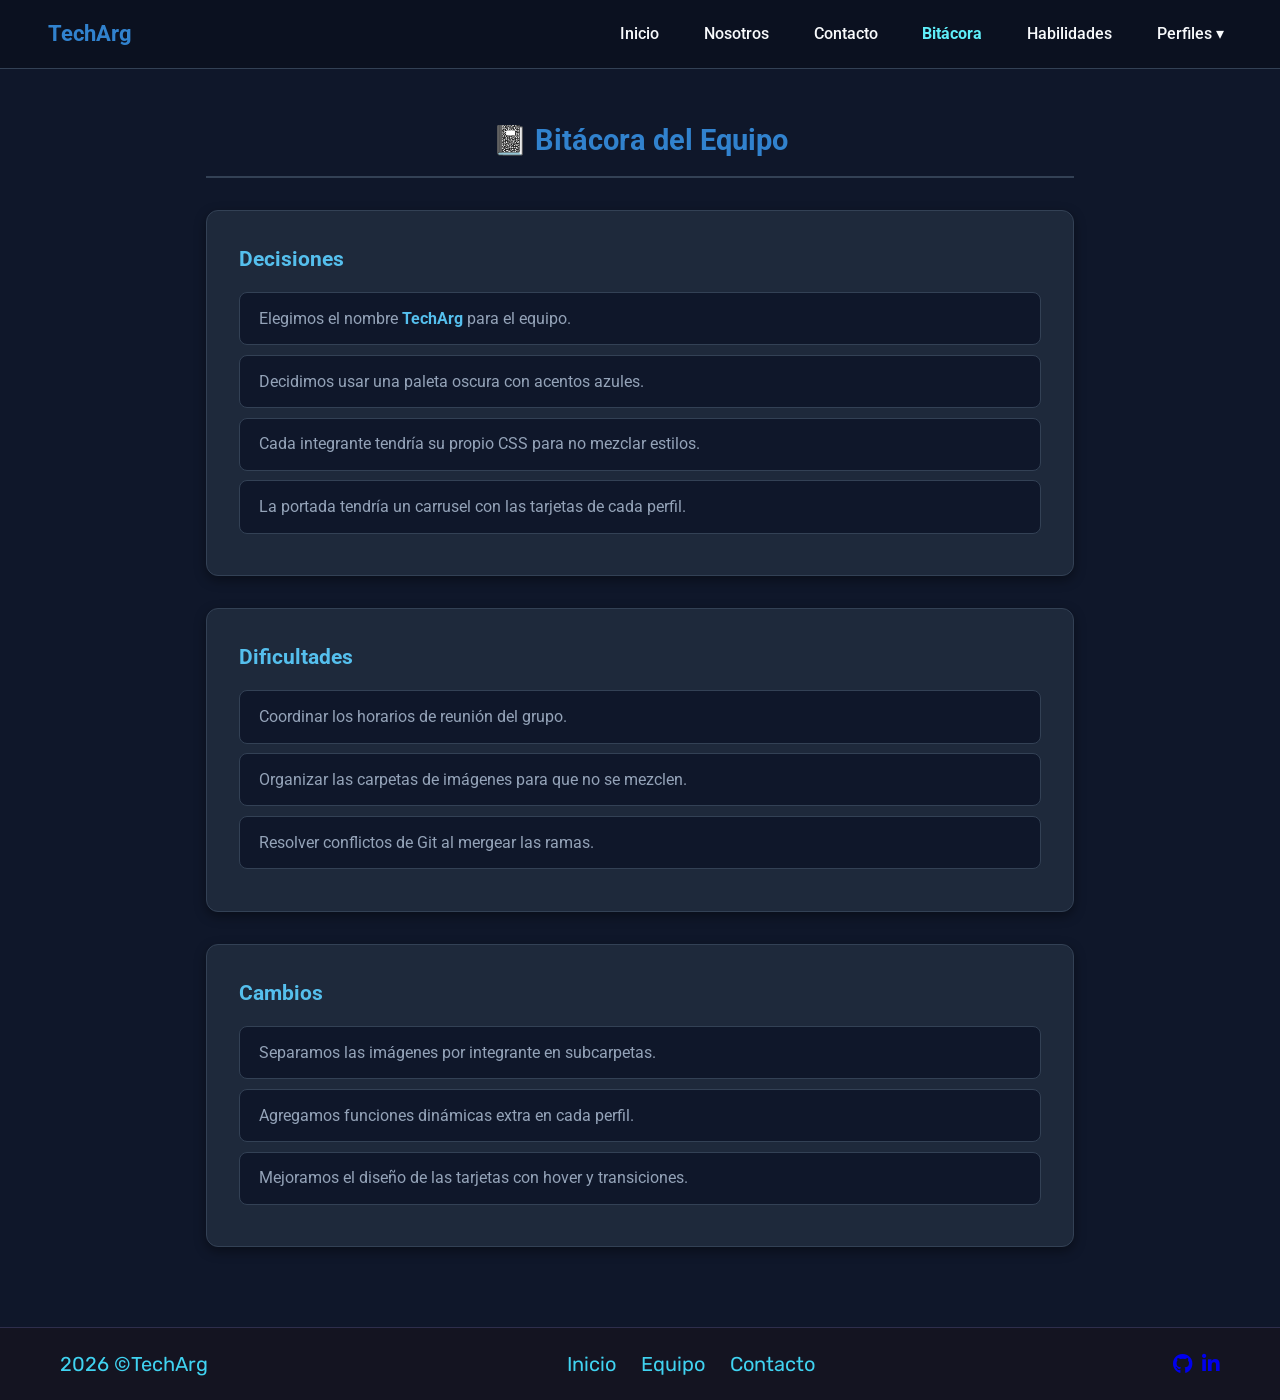
==== bitacora.html @ 3bc12d80 "agrego bitacora, estilos y README completo" ====
<!DOCTYPE html>
<html lang="es">
<head>
    <meta charset="UTF-8">
    <meta name="viewport" content="width=device-width, initial-scale=1.0">
    <title>Bitácora - TechArg</title>
    <link rel="preconnect" href="https://fonts.googleapis.com">
    <link rel="preconnect" href="https://fonts.gstatic.com" crossorigin>
    <link href="https://fonts.googleapis.com/css2?family=Roboto:wght@400;500;700&family=Rubik:wght@400;500&display=swap" rel="stylesheet">
    <link rel="stylesheet" href="https://cdnjs.cloudflare.com/ajax/libs/font-awesome/5.15.4/css/all.min.css">
    <link rel="stylesheet" href="css/styles.css">
</head>
<body>

    <!-- ENCABEZADO / NAVEGACIÓN -->
    <header class="header">
        <div class="logo">
            <span>TechArg</span>
        </div>
        <nav class="nav">
            <a href="index.html">Inicio</a>
            <a href="index.html#equipo">Nosotros</a>
            <a href="index.html#contacto">Contacto</a>
            <a href="bitacora.html" class="active">Bitácora</a>
            <a href="index.html#habilidades">Habilidades</a>
            <div class="dropdown">
                <a href="index.html#equipo" class="dropdown-btn">Perfiles ▾</a>
                <div class="dropdown-content">
                    <a href="mariana.html">Mariana Sosa</a>
                    <a href="miguel.html">Miguel Marcaida</a>
                    <a href="integrante3.html">Nombre 3</a>
                    <a href="integrante4.html">Nombre 4</a>
                    <a href="integrante5.html">Nombre 5</a>
                </div>
            </div>
        </nav>
    </header>

    <!-- BITÁCORA -->
    <main>
        <section class="profile-section">
            <h2>📓 Bitácora del Equipo</h2>

            <div class="profile-container">
                <h3>Decisiones</h3>
                <ul class="profile-lista">
                    <li>Elegimos el nombre <strong>TechArg</strong> para el equipo.</li>
                    <li>Decidimos usar una paleta oscura con acentos azules.</li>
                    <li>Cada integrante tendría su propio CSS para no mezclar estilos.</li>
                    <li>La portada tendría un carrusel con las tarjetas de cada perfil.</li>
                </ul>
            </div>

            <div class="profile-container">
                <h3>Dificultades</h3>
                <ul class="profile-lista">
                    <li>Coordinar los horarios de reunión del grupo.</li>
                    <li>Organizar las carpetas de imágenes para que no se mezclen.</li>
                    <li>Resolver conflictos de Git al mergear las ramas.</li>
                </ul>
            </div>

            <div class="profile-container">
                <h3>Cambios</h3>
                <ul class="profile-lista">
                    <li>Separamos las imágenes por integrante en subcarpetas.</li>
                    <li>Agregamos funciones dinámicas extra en cada perfil.</li>
                    <li>Mejoramos el diseño de las tarjetas con hover y transiciones.</li>
                </ul>
            </div>
        </section>
    </main>

    <!-- PIE DE PÁGINA -->
    <footer class="footer-bottom">
        <div class="footer-container">
            <div class="footer-col footer-info">
                2026 © <a href="index.html">TechArg</a>
            </div>
            <div class="footer-col footer-nav">
                <ul>
                    <li><a href="index.html">Inicio</a></li>
                    <li><a href="index.html#equipo">Equipo</a></li>
                    <li><a href="index.html#contacto">Contacto</a></li>
                </ul>
            </div>
            <div class="footer-col footer-socials">
                <a href="https://github.com/Miguel-Marcaida" target="_blank"><i class="fab fa-github"></i></a>
                <a href="https://www.linkedin.com/in/miguel-marcaida" target="_blank"><i class="fab fa-linkedin-in"></i></a>
            </div>
        </div>
    </footer>

</body>
</html>
---- css/styles.css ----
/* ===================================================
   1. VARIABLES GLOBALES Y RESET (Paleta Oscura Fija)
   =================================================== */
:root {
  --primary-color: #3182ce;
  --primary-hover: #2b6cb0;
  --bg-color: #0f172a;
  --card-bg: #1e293b;
  --text-color: #f8fafc;
  --text-muted: #94a3b8;
  --border-color: #334155;
  --shadow: 0 4px 12px rgba(0, 0, 0, 0.4);
  --font-main: "Roboto", sans-serif;
}

* {
  box-sizing: border-box;
  margin: 0;
  padding: 0;
}

body {
  font-family: var(--font-main);
  background-color: var(--bg-color);
  color: var(--text-color);
  line-height: 1.6;
}

.container {
  width: 100%;
}

/* ===================================================
   2. HEADER Y NAVEGACIÓN (Mobile-First)
   =================================================== */
.header {
  background-color: #0b1120;
  padding: 1rem;
  display: flex;
  flex-direction: column;
  align-items: center;
  gap: 0.8rem;
  border-bottom: 1px solid var(--border-color);
}

.logo {
  font-weight: 700;
  font-size: 1.2rem;
  color: var(--primary-color);
}

.nav {
  display: flex;
  flex-direction: row;
  justify-content: center;
  align-items: center;
  flex-wrap: wrap;
  gap: 0.8rem;
  width: 100%;
}

.nav a,
.dropdown-btn {
  text-decoration: none;
  color: var(--text-color);
  font-weight: 500;
  transition: color 0.2s;
  padding: 0.2rem 0.5rem;
}

.nav a:hover,
.nav a.active,
.dropdown:hover .dropdown-btn {
  color: rgb(95, 239, 250);
  font-weight: 700;
}

/* --- Menú Desplegable (Dropdown) --- */
.dropdown {
  position: relative;
  display: inline-block;
}

.dropdown-btn {
  cursor: pointer;
  background: none;
  border: none;
  font-size: inherit;
  font-family: inherit;
}

.dropdown-content {
  display: none;
  position: absolute;
  top: 100%;
  left: 50%;
  transform: translateX(-50%);
  background-color: var(--card-bg);
  min-width: 180px;
  box-shadow: var(--shadow);
  border: 1px solid var(--border-color);
  border-radius: 6px;
  z-index: 1000;
  overflow: hidden;
}

.dropdown-content a {
  color: var(--text-muted);
  padding: 10px 16px;
  text-decoration: none;
  display: block;
  font-size: 0.95rem;
  text-align: left;
  white-space: nowrap;
  transition: background 0.2s, color 0.2s;
}

.dropdown-content a:hover {
  background-color: var(--primary-color);
  color: #ffffff;
}

.dropdown:hover .dropdown-content {
  display: flex;
  flex-direction: column;
}

/* ===================================================
   3. HERO BANNER Y SECCIONES GENERALEZ
   =================================================== */
.hero-banner {
  background:
    linear-gradient(rgba(15, 23, 42, 0.5), rgba(15, 23, 42, 0.65)),
    url("https://images.unsplash.com/photo-1522071820081-009f0129c71c?auto=format&fit=crop&w=1350&q=80")
      center/cover no-repeat;
  color: var(--text-color);
  padding: 4rem 1rem;
  text-align: center;
}

.hero-content h1 {
  font-size: 2rem;
  margin-bottom: 0.5rem;
  color: #1a9dd5;
}

.hero-content .subtitle {
  font-size: 1.3rem;
  color: var(--text-muted);
  margin-bottom: 0.5rem;
}

.hero-content .proposito {
  font-size: 1.1rem;
  color: #dbe2ea;
}

.section-title {
  text-align: center;
  margin: 2.5rem 0 1.5rem;
}

.section-title h2 {
  color: var(--primary-color);
  font-size: 1.8rem;
}

.section-title p {
  color: var(--text-muted);
}

/* ===================================================
   4. CARRUSEL Y TARJETAS DE EQUIPO
   =================================================== */
.carousel-container {
  position: relative;
  max-width: 800px;
  margin: 0 auto;
  display: flex;
  align-items: center;
}

.carousel-track-container {
  overflow: hidden;
  width: 100%;
  border-radius: 8px;
}

.carousel-track {
  display: flex;
  transition: transform 0.4s ease-in-out;
  list-style: none;
}

.carousel-slide {
  min-width: 100%;
  padding: 1rem;
}

.carousel-btn {
  background-color: var(--primary-color);
  color: white;
  border: none;
  font-size: 1.5rem;
  padding: 0.5rem 1rem;
  cursor: pointer;
  border-radius: 50%;
  z-index: 10;
  transition: background-color 0.2s;
}

.carousel-btn:hover {
  background-color: var(--primary-hover);
}

.card {
  background-color: var(--card-bg);
  border: 1px solid var(--border-color);
  border-radius: 8px;
  padding: 2rem;
  text-align: center;
  box-shadow: var(--shadow);
}

.card-img {
  width: 120px;
  height: 120px;
  border-radius: 50%;
  margin: 0 auto 1rem;
  object-fit: cover;
  border: 3px solid var(--primary-color);
}

.card h3 {
  font-size: 1.3rem;
  margin-bottom: 0.25rem;
  color: #55bfed;
}

.card .role {
  color: #f7fbfd;
  font-size: 0.95rem;
  margin-bottom: 1rem;
}

.card-links {
  display: flex;
  gap: 0.5rem;
  justify-content: center;
  margin-top: 1rem;
}

.card-socials {
  display: flex;
  justify-content: center;
  align-items: center;
  gap: 12px;
  margin-top: 20px;
  width: 100%;
}

.btn,
.btn-profile,
.btn-github {
  padding: 0.5rem 1rem;
  border-radius: 6px;
  text-decoration: none;
  font-weight: 500;
  cursor: pointer;
  border: none;
  transition: background-color 0.2s;
}

.btn,
.btn-profile {
  background-color: var(--primary-hover);
  color: white;
}

.btn-profile:hover {
  background-color: rgb(110, 193, 235);
}

.btn-github {
  background-color: #415a74;
  color: white;
}

.btn-github:hover {
  background-color: #1a9dd5;
}

/* ===================================================
   5. SECCIÓN DE SERVICIOS
   =================================================== */
.services-section {
  background-color: #0b1120;
  padding: 3rem 1rem;
  margin-top: 3rem;
}

.services-grid {
  display: grid;
  grid-template-columns: 1fr;
  gap: 1.5rem;
}

.service-box {
  background-color: var(--card-bg);
  border: 1px solid var(--border-color);
  padding: 1.5rem;
  border-radius: 8px;
  box-shadow: var(--shadow);
  text-align: center;
}

/* ===================================================
   6. FORMULARIO DE CONTACTO
   =================================================== */
.contact-section {
  padding: 3rem 1rem;
  display: flex;
  justify-content: center;
  align-items: center;
  width: 100%;
}

.contact-container {
  display: grid;
  grid-template-columns: 1fr;
  max-width: 850px;
  width: 100%;
  margin: 0 auto;
  border-radius: 12px;
  overflow: hidden;
  box-shadow: var(--shadow);
  border: 1px solid var(--border-color);
}

.contact-info {
  background-color: #105494;
  color: #ffffff;
  padding: 2rem;
  display: flex;
  flex-direction: column;
  justify-content: center;
  gap: 1.2rem;
}

.contact-info h2 {
  font-size: 1.4rem;
  letter-spacing: 1px;
}

.info-details p {
  margin-bottom: 0.5rem;
  font-size: 0.95rem;
}

.contact-form {
  background-color: var(--card-bg);
  padding: 2rem;
  display: flex;
  flex-direction: column;
  gap: 1rem;
}

.contact-form h2 {
  color: var(--text-color);
  font-size: 1.2rem;
  margin-bottom: 0.5rem;
}

.form-group {
  display: flex;
  flex-direction: column;
  gap: 0.3rem;
}

.form-group label {
  color: rgb(87, 202, 251);
  font-size: 1.3rem;
  font-weight: 500;
}

.form-group input,
.form-group textarea {
  background: transparent;
  border: none;
  border-bottom: 1px solid var(--border-color);
  color: var(--text-color);
  padding: 0.5rem 0;
  font-size: 0.95rem;
  font-family: inherit;
  outline: none;
  transition: border-color 0.2s;
}

.form-group input:focus,
.form-group textarea:focus {
  border-bottom-color: var(--primary-color);
}

.btn-submit {
  background-color: var(--primary-color);
  color: white;
  border: none;
  padding: 0.7rem 1.4rem;
  border-radius: 25px;
  font-weight: 600;
  cursor: pointer;
  margin-top: 0.8rem;
  align-self: flex-start;
  transition: background-color 0.2s;
}

.btn-submit:hover {
  background-color: rgb(161, 194, 248);
  color: #070a13;
}

/* ===================================================
   7. FOOTER Y BOTONES NEUMÓRFICOS
   =================================================== */
.footer-bottom {
  width: 100%;
  background-color: #141421;
  border-top: 1px solid #2e2e4c;
  padding: 20px 0;
  color: #40d3f1;
  font-family: "Rubik", sans-serif;
  font-size: 20px;
}

.footer-container {
  max-width: 1200px;
  margin: 0 auto;
  padding: 0 20px;
  display: flex;
  justify-content: space-between;
  align-items: center;
  flex-wrap: wrap;
  gap: 20px;
}

.footer-col {
  display: flex;
  align-items: center;
}

.footer-info a,
.footer-nav a {
  color: #40d3f1;
  text-decoration: none;
  transition: color 0.3s ease;
}

.footer-info a:hover,
.footer-nav a:hover {
  color: #ffffff;
}

.footer-nav ul {
  list-style: none;
  padding: 0;
  margin: 0;
  display: flex;
  gap: 25px;
}

.footer-socials {
  display: flex;
  gap: 10px;
}

a.socials-item {
  display: inline-flex;
  align-items: center;
  justify-content: center;
  width: 48px;
  height: 48px;
  border-radius: 50%;
  background-color: #141421;
  border: 1px solid #2e2e4c;
  text-decoration: none;
  box-shadow:
    3px 9px 16px rgba(0, 0, 0, 0.4),
    -3px -3px 10px rgba(255, 255, 255, 0.06),
    inset 14px 14px 26px rgba(0, 0, 0, 0.3),
    inset -3px -3px 15px rgba(255, 255, 255, 0.05);
  transition: all 0.3s cubic-bezier(0.25, 0.8, 0.25, 1);
}

.socials-item i {
  font-size: 28px;
  line-height: 1;
}

/* Colores de marca redes sociales */
.facebook { color: #1877f2; }
.github   { color: #ffffff; }
.instagram{ color: #e4405f; }
.linkedin { color: #479aed; }
.youtube  { color: #ff0000; }
.telegram { color: #24a1de; }
.twitter  { color: #1da1f2; }

/* Hover global y brillo neón */
a.socials-item:hover {
  transform: translateY(-3px);
  box-shadow: 0 0px 20px rgba(1, 74, 84, 0.7);
  border-color: rgba(6, 255, 251, 0.61);
  background: linear-gradient(
    to right,
    rgba(233, 236, 237, 0.13),
    #010607b5,
    rgba(255, 0, 94, 0.14)
  );
}

a.socials-item:hover .facebook  { filter: drop-shadow(0 0 8px #1877f2); }
a.socials-item:hover .github    { filter: drop-shadow(0 0 8px #ffffff); }
a.socials-item:hover .instagram { filter: drop-shadow(0 0 8px #e4405f); }
a.socials-item:hover .linkedin  { filter: drop-shadow(0 0 8px #0a66c2); }

/* ===================================================
   8. MEDIA QUERIES (BREAKPOINTS)
   =================================================== */

/* Ajustes Footer Móvil */
@media (max-width: 768px) {
  .footer-container {
    flex-direction: column;
    text-align: center;
  }
  .footer-nav ul {
    flex-direction: column;
    gap: 10px;
  }
}

/* Breakpoint 1: 400px en adelante */
@media (min-width: 400px) {
  .header {
    padding: 1rem 1.5rem;
  }
  .logo {
    font-size: 1.4rem;
  }
  .nav {
    gap: 1rem;
  }
  .hero-content h1 {
    font-size: 2.5rem;
  }
  .hero-content .subtitle {
    font-size: 1.5rem;
  }
}

/* Breakpoint 2: 900px en adelante */
@media (min-width: 900px) {
  .header {
    flex-direction: row;
    justify-content: space-between;
    align-items: center;
    padding: 1rem 2rem;
  }
  .nav {
    width: auto;
    justify-content: flex-end;
    gap: 1.2rem;
  }
  .dropdown-content {
    left: auto;
    right: 0;
    transform: none;
  }
  .services-grid {
    grid-template-columns: repeat(3, 1fr);
  }
  .carousel-slide {
    min-width: 50%;
  }
  .contact-container {
    grid-template-columns: 1fr 1.3fr;
  }
}

/* Breakpoint 3: 1200px en adelante */
@media (min-width: 1200px) {
  .container {
    max-width: 1200px;
    margin: 0 auto;
  }
  .header {
    padding: 1rem 3rem;
  }
  .nav {
    gap: 1.8rem;
  }
  .hero-content h1 {
    font-size: 3rem;
  }
}


/* ===================================================
   9. SECCIONES DE PERFIL Y BITÁCORA
   =================================================== */

.profile-section {
  padding: 3rem 1rem;
  max-width: 900px;
  margin: 0 auto;
}

.profile-container {
  background-color: var(--card-bg);
  border: 1px solid var(--border-color);
  border-radius: 12px;
  padding: 2rem;
  margin-bottom: 2rem;
  box-shadow: var(--shadow);
  transition: border-color 0.3s ease, box-shadow 0.3s ease;
}

.profile-container:hover {
  border-color: var(--primary-color);
  box-shadow: 0 8px 25px rgba(49, 130, 206, 0.3);
}

.profile-section h2 {
  font-size: 1.8rem;
  color: var(--primary-color);
  text-align: center;
  margin-bottom: 2rem;
  border-bottom: 2px solid var(--border-color);
  padding-bottom: 0.8rem;
}

.profile-container h3 {
  font-size: 1.3rem;
  color: #55bfed;
  margin-bottom: 1rem;
}

.profile-lista {
  list-style: none;
  padding: 0;
  margin: 0;
}

.profile-lista li {
  background-color: #0f172a;
  border: 1px solid var(--border-color);
  border-radius: 8px;
  padding: 0.8rem 1.2rem;
  margin-bottom: 0.6rem;
  color: var(--text-muted);
  transition: border-color 0.3s ease, color 0.3s ease;
}

.profile-lista li:hover {
  border-color: var(--primary-color);
  color: var(--text-color);
}

.profile-lista li strong {
  color: #55bfed;
}
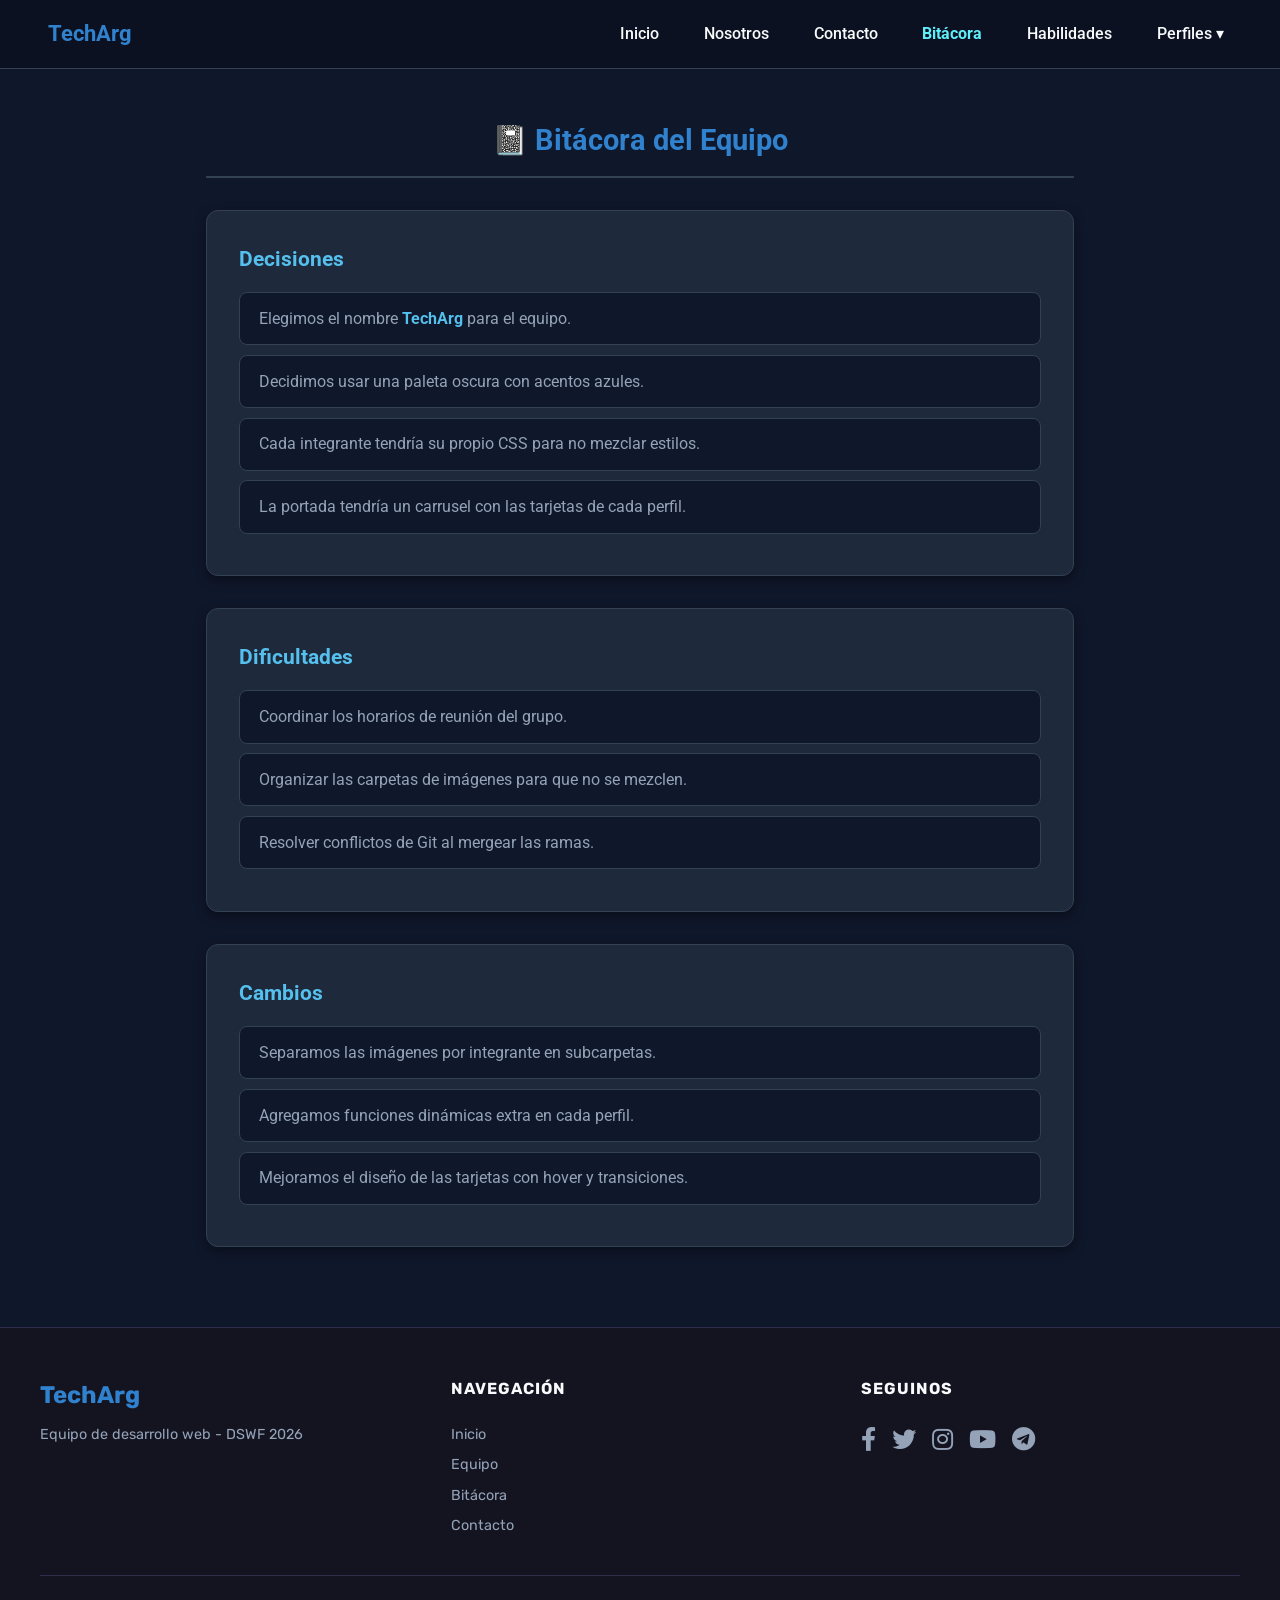
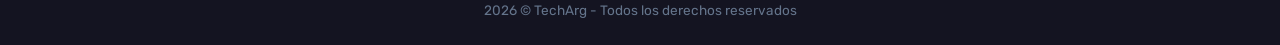
==== commit 1e385534: "actualizo header y footer en index, bitacora" ====
--- a/bitacora.html
+++ b/bitacora.html
@@ -1,95 +1,131 @@
-<!DOCTYPE html>
+<!doctype html>
 <html lang="es">
-<head>
-    <meta charset="UTF-8">
-    <meta name="viewport" content="width=device-width, initial-scale=1.0">
+  <head>
+    <meta charset="UTF-8" />
+    <meta name="viewport" content="width=device-width, initial-scale=1.0" />
     <title>Bitácora - TechArg</title>
-    <link rel="preconnect" href="https://fonts.googleapis.com">
-    <link rel="preconnect" href="https://fonts.gstatic.com" crossorigin>
-    <link href="https://fonts.googleapis.com/css2?family=Roboto:wght@400;500;700&family=Rubik:wght@400;500&display=swap" rel="stylesheet">
-    <link rel="stylesheet" href="https://cdnjs.cloudflare.com/ajax/libs/font-awesome/5.15.4/css/all.min.css">
-    <link rel="stylesheet" href="css/styles.css">
-</head>
-<body>
-
+    <link rel="preconnect" href="https://fonts.googleapis.com" />
+    <link rel="preconnect" href="https://fonts.gstatic.com" crossorigin />
+    <link
+      href="https://fonts.googleapis.com/css2?family=Roboto:wght@400;500;700&family=Rubik:wght@400;500&display=swap"
+      rel="stylesheet"
+    />
+    <link
+      rel="stylesheet"
+      href="https://cdnjs.cloudflare.com/ajax/libs/font-awesome/5.15.4/css/all.min.css"
+    />
+    <link rel="stylesheet" href="css/styles.css" />
+  </head>
+  <body>
     <!-- ENCABEZADO / NAVEGACIÓN -->
     <header class="header">
-        <div class="logo">
-            <span>TechArg</span>
+      <div class="logo">
+        <span>TechArg</span>
+      </div>
+
+      <button class="menu-toggle" id="menuToggle" aria-label="Abrir menú">
+        <i class="fas fa-bars"></i>
+      </button>
+
+      <nav class="nav" id="navMenu">
+        <a href="index.html">Inicio</a>
+        <a href="index.html#equipo">Nosotros</a>
+        <a href="index.html#contacto">Contacto</a>
+        <a href="bitacora.html" class="active">Bitácora</a>
+        <a href="index.html#habilidades">Habilidades</a>
+        <div class="dropdown">
+          <a href="index.html#equipo" class="dropdown-btn">Perfiles ▾</a>
+          <div class="dropdown-content">
+            <a href="mariana.html">Mariana Sosa</a>
+            <a href="miguel.html">Miguel Marcaida</a>
+            <a href="integrante3.html">Nombre 3</a>
+            <a href="integrante4.html">Nombre 4</a>
+            <a href="integrante5.html">Nombre 5</a>
+          </div>
         </div>
-        <nav class="nav">
-            <a href="index.html">Inicio</a>
-            <a href="index.html#equipo">Nosotros</a>
-            <a href="index.html#contacto">Contacto</a>
-            <a href="bitacora.html" class="active">Bitácora</a>
-            <a href="index.html#habilidades">Habilidades</a>
-            <div class="dropdown">
-                <a href="index.html#equipo" class="dropdown-btn">Perfiles ▾</a>
-                <div class="dropdown-content">
-                    <a href="mariana.html">Mariana Sosa</a>
-                    <a href="miguel.html">Miguel Marcaida</a>
-                    <a href="integrante3.html">Nombre 3</a>
-                    <a href="integrante4.html">Nombre 4</a>
-                    <a href="integrante5.html">Nombre 5</a>
-                </div>
-            </div>
-        </nav>
+      </nav>
     </header>
 
     <!-- BITÁCORA -->
     <main>
-        <section class="profile-section">
-            <h2>📓 Bitácora del Equipo</h2>
+      <section class="profile-section">
+        <h2>📓 Bitácora del Equipo</h2>
 
-            <div class="profile-container">
-                <h3>Decisiones</h3>
-                <ul class="profile-lista">
-                    <li>Elegimos el nombre <strong>TechArg</strong> para el equipo.</li>
-                    <li>Decidimos usar una paleta oscura con acentos azules.</li>
-                    <li>Cada integrante tendría su propio CSS para no mezclar estilos.</li>
-                    <li>La portada tendría un carrusel con las tarjetas de cada perfil.</li>
-                </ul>
-            </div>
+        <div class="profile-container">
+          <h3>Decisiones</h3>
+          <ul class="profile-lista">
+            <li>Elegimos el nombre <strong>TechArg</strong> para el equipo.</li>
+            <li>Decidimos usar una paleta oscura con acentos azules.</li>
+            <li>
+              Cada integrante tendría su propio CSS para no mezclar estilos.
+            </li>
+            <li>
+              La portada tendría un carrusel con las tarjetas de cada perfil.
+            </li>
+          </ul>
+        </div>
 
-            <div class="profile-container">
-                <h3>Dificultades</h3>
-                <ul class="profile-lista">
-                    <li>Coordinar los horarios de reunión del grupo.</li>
-                    <li>Organizar las carpetas de imágenes para que no se mezclen.</li>
-                    <li>Resolver conflictos de Git al mergear las ramas.</li>
-                </ul>
-            </div>
+        <div class="profile-container">
+          <h3>Dificultades</h3>
+          <ul class="profile-lista">
+            <li>Coordinar los horarios de reunión del grupo.</li>
+            <li>Organizar las carpetas de imágenes para que no se mezclen.</li>
+            <li>Resolver conflictos de Git al mergear las ramas.</li>
+          </ul>
+        </div>
 
-            <div class="profile-container">
-                <h3>Cambios</h3>
-                <ul class="profile-lista">
-                    <li>Separamos las imágenes por integrante en subcarpetas.</li>
-                    <li>Agregamos funciones dinámicas extra en cada perfil.</li>
-                    <li>Mejoramos el diseño de las tarjetas con hover y transiciones.</li>
-                </ul>
-            </div>
-        </section>
+        <div class="profile-container">
+          <h3>Cambios</h3>
+          <ul class="profile-lista">
+            <li>Separamos las imágenes por integrante en subcarpetas.</li>
+            <li>Agregamos funciones dinámicas extra en cada perfil.</li>
+            <li>
+              Mejoramos el diseño de las tarjetas con hover y transiciones.
+            </li>
+          </ul>
+        </div>
+      </section>
     </main>
 
     <!-- PIE DE PÁGINA -->
-    <footer class="footer-bottom">
-        <div class="footer-container">
-            <div class="footer-col footer-info">
-                2026 © <a href="index.html">TechArg</a>
-            </div>
-            <div class="footer-col footer-nav">
-                <ul>
-                    <li><a href="index.html">Inicio</a></li>
-                    <li><a href="index.html#equipo">Equipo</a></li>
-                    <li><a href="index.html#contacto">Contacto</a></li>
-                </ul>
-            </div>
-            <div class="footer-col footer-socials">
-                <a href="https://github.com/Miguel-Marcaida" target="_blank"><i class="fab fa-github"></i></a>
-                <a href="https://www.linkedin.com/in/miguel-marcaida" target="_blank"><i class="fab fa-linkedin-in"></i></a>
-            </div>
+    <footer class="footer">
+      <div class="footer-container">
+        <!-- Columna 1: Logo + descripción -->
+        <div class="footer-col">
+          <h3>TechArg</h3>
+          <p>Equipo de desarrollo web - DSWF 2026</p>
         </div>
+
+        <!-- Columna 2: Navegación -->
+        <div class="footer-col">
+          <h4>Navegación</h4>
+          <ul>
+            <li><a href="index.html">Inicio</a></li>
+            <li><a href="index.html#equipo">Equipo</a></li>
+            <li><a href="bitacora.html">Bitácora</a></li>
+            <li><a href="index.html#contacto">Contacto</a></li>
+          </ul>
+        </div>
+
+        <!-- Columna 3: Redes -->
+        <div class="footer-col">
+          <h4>Seguinos</h4>
+          <div class="footer-socials">
+            <a href="#" title="Facebook"><i class="fab fa-facebook-f"></i></a>
+            <a href="#" title="Twitter"><i class="fab fa-twitter"></i></a>
+            <a href="#" title="Instagram"><i class="fab fa-instagram"></i></a>
+            <a href="#" title="YouTube"><i class="fab fa-youtube"></i></a>
+            <a href="#" title="Telegram"><i class="fab fa-telegram"></i></a>
+          </div>
+        </div>
+      </div>
+
+      <!-- Copyright -->
+      <div class="footer-copy">
+        <p>2026 © TechArg - Todos los derechos reservados</p>
+      </div>
     </footer>
 
-</body>
-</html>+    <script src="js/main.js"></script>
+  </body>
+</html>
--- a/css/styles.css
+++ b/css/styles.css
@@ -41,6 +41,7 @@
   align-items: center;
   gap: 0.8rem;
   border-bottom: 1px solid var(--border-color);
+  position: relative;
 }
 
 .logo {
@@ -112,7 +113,9 @@
   font-size: 0.95rem;
   text-align: left;
   white-space: nowrap;
-  transition: background 0.2s, color 0.2s;
+  transition:
+    background 0.2s,
+    color 0.2s;
 }
 
 .dropdown-content a:hover {
@@ -126,11 +129,84 @@
 }
 
 /* ===================================================
+   MENÚ HAMBURGUESA (MOBILE)
+   =================================================== */
+
+.menu-toggle {
+  display: none;
+  background: none;
+  border: none;
+  color: var(--text-color);
+  font-size: 1.5rem;
+  cursor: pointer;
+  padding: 0.5rem;
+  transition: color 0.3s ease;
+}
+
+.menu-toggle:hover {
+  color: var(--primary-color);
+}
+
+/* En mobile, el menú se oculta por defecto */
+@media (max-width: 899px) {
+  .menu-toggle {
+    display: block;
+    position: absolute;
+    top: 1rem;
+    right: 1rem;
+  }
+
+  .nav {
+    display: none;
+    flex-direction: column;
+    position: absolute;
+    top: 100%;
+    left: 0;
+    width: 100%;
+    background-color: #0b1120;
+    padding: 1rem;
+    gap: 0.5rem;
+    box-shadow: 0 4px 12px rgba(0, 0, 0, 0.4);
+    z-index: 999;
+  }
+
+  .nav.open {
+    display: flex;
+  }
+
+  .nav a {
+    padding: 0.6rem 1rem;
+    width: 100%;
+    text-align: center;
+  }
+
+  .dropdown-content {
+    position: static;
+    transform: none;
+    box-shadow: none;
+    border: none;
+    background-color: transparent;
+    width: 100%;
+  }
+
+  .dropdown-content a {
+    text-align: center;
+    padding: 0.5rem;
+  }
+}
+
+/* ===================================================
    3. HERO BANNER Y SECCIONES GENERALEZ
    =================================================== */
 .hero-banner {
+  min-height: 100vh;
+  display: flex;
+  flex-direction: column;
+  justify-content: center;
+  align-items: center;
+
   background:
-    linear-gradient(rgba(15, 23, 42, 0.5), rgba(15, 23, 42, 0.65)),
+    linear-gradient(rgba(15, 23, 42, 0.7), rgba(15, 23, 42, 0.75)),
     url("https://images.unsplash.com/photo-1522071820081-009f0129c71c?auto=format&fit=crop&w=1350&q=80")
       center/cover no-repeat;
   color: var(--text-color);
@@ -432,7 +508,7 @@
   font-size: 20px;
 }
 
-.footer-container {
+/* .footer-container {
   max-width: 1200px;
   margin: 0 auto;
   padding: 0 20px;
@@ -441,11 +517,11 @@
   align-items: center;
   flex-wrap: wrap;
   gap: 20px;
-}
+} */
 
 .footer-col {
   display: flex;
-  align-items: center;
+  align-items: start;
 }
 
 .footer-info a,
@@ -497,13 +573,27 @@
 }
 
 /* Colores de marca redes sociales */
-.facebook { color: #1877f2; }
-.github   { color: #ffffff; }
-.instagram{ color: #e4405f; }
-.linkedin { color: #479aed; }
-.youtube  { color: #ff0000; }
-.telegram { color: #24a1de; }
-.twitter  { color: #1da1f2; }
+.facebook {
+  color: #1877f2;
+}
+.github {
+  color: #ffffff;
+}
+.instagram {
+  color: #e4405f;
+}
+.linkedin {
+  color: #479aed;
+}
+.youtube {
+  color: #ff0000;
+}
+.telegram {
+  color: #24a1de;
+}
+.twitter {
+  color: #1da1f2;
+}
 
 /* Hover global y brillo neón */
 a.socials-item:hover {
@@ -518,10 +608,18 @@
   );
 }
 
-a.socials-item:hover .facebook  { filter: drop-shadow(0 0 8px #1877f2); }
-a.socials-item:hover .github    { filter: drop-shadow(0 0 8px #ffffff); }
-a.socials-item:hover .instagram { filter: drop-shadow(0 0 8px #e4405f); }
-a.socials-item:hover .linkedin  { filter: drop-shadow(0 0 8px #0a66c2); }
+a.socials-item:hover .facebook {
+  filter: drop-shadow(0 0 8px #1877f2);
+}
+a.socials-item:hover .github {
+  filter: drop-shadow(0 0 8px #ffffff);
+}
+a.socials-item:hover .instagram {
+  filter: drop-shadow(0 0 8px #e4405f);
+}
+a.socials-item:hover .linkedin {
+  filter: drop-shadow(0 0 8px #0a66c2);
+}
 
 /* ===================================================
    8. MEDIA QUERIES (BREAKPOINTS)
@@ -529,13 +627,16 @@
 
 /* Ajustes Footer Móvil */
 @media (max-width: 768px) {
-  .footer-container {
+  /* .footer-container {
     flex-direction: column;
     text-align: center;
   }
   .footer-nav ul {
     flex-direction: column;
     gap: 10px;
+  } */
+  .footer-copy {
+    text-align: center;
   }
 }
 
@@ -604,7 +705,6 @@
   }
 }
 
-
 /* ===================================================
    9. SECCIONES DE PERFIL Y BITÁCORA
    =================================================== */
@@ -622,7 +722,9 @@
   padding: 2rem;
   margin-bottom: 2rem;
   box-shadow: var(--shadow);
-  transition: border-color 0.3s ease, box-shadow 0.3s ease;
+  transition:
+    border-color 0.3s ease,
+    box-shadow 0.3s ease;
 }
 
 .profile-container:hover {
@@ -658,7 +760,9 @@
   padding: 0.8rem 1.2rem;
   margin-bottom: 0.6rem;
   color: var(--text-muted);
-  transition: border-color 0.3s ease, color 0.3s ease;
+  transition:
+    border-color 0.3s ease,
+    color 0.3s ease;
 }
 
 .profile-lista li:hover {
@@ -668,4 +772,102 @@
 
 .profile-lista li strong {
   color: #55bfed;
-}+}
+
+/* ===================================================
+   10. FOOTER NUEVO
+   =================================================== */
+
+.footer {
+  background-color: #141421;
+  border-top: 1px solid #2e2e4c;
+  padding: 3rem 1rem 1.5rem;
+  color: #40d3f1;
+  font-family: "Rubik", sans-serif;
+}
+
+.footer-container {
+  max-width: 1200px;
+  margin: 0 auto;
+  display: grid;
+  grid-template-columns: 1fr;
+  gap: 2rem;
+  padding-bottom: 2rem;
+  border-bottom: 1px solid #2e2e4c;
+}
+
+.footer-col {
+  display: flex;
+  flex-direction: column;
+}
+
+.footer-col h3 {
+  color: #3182ce;
+  font-size: 1.5rem;
+  margin-bottom: 0.5rem;
+}
+
+.footer-col h4 {
+  color: #f8fafc;
+  font-size: 1rem;
+  margin-bottom: 1.2rem;
+  text-transform: uppercase;
+  letter-spacing: 1px;
+}
+
+.footer-col p {
+  color: #94a3b8;
+  font-size: 0.9rem;
+}
+
+.footer-col ul {
+  list-style: none;
+  padding: 0;
+  margin: 0;
+}
+
+.footer-col ul li {
+  margin-bottom: 0.3rem;
+}
+
+.footer-col ul li a {
+  color: #94a3b8;
+  text-decoration: none;
+  font-size: 0.9rem;
+  transition: color 0.3s ease;
+}
+
+.footer-col ul li a:hover {
+  color: #38bdf8;
+}
+
+.footer-socials {
+  display: flex;
+  gap: 1rem;
+}
+
+.footer-socials a {
+  color: #94a3b8;
+  font-size: 1.5rem;
+  transition: all 0.3s ease;
+}
+
+.footer-socials a:hover {
+  color: #38bdf8;
+  transform: translateY(-3px);
+  filter: drop-shadow(0 0 8px rgba(56, 189, 248, 0.5));
+}
+
+.footer-copy {
+  text-align: center;
+  padding-top: 1.5rem;
+  color: #64748b;
+  font-size: 0.85rem;
+}
+
+@media (min-width: 900px) {
+  .footer-container {
+    grid-template-columns: 1fr 1fr 1fr;
+    align-items: start;
+  }
+}
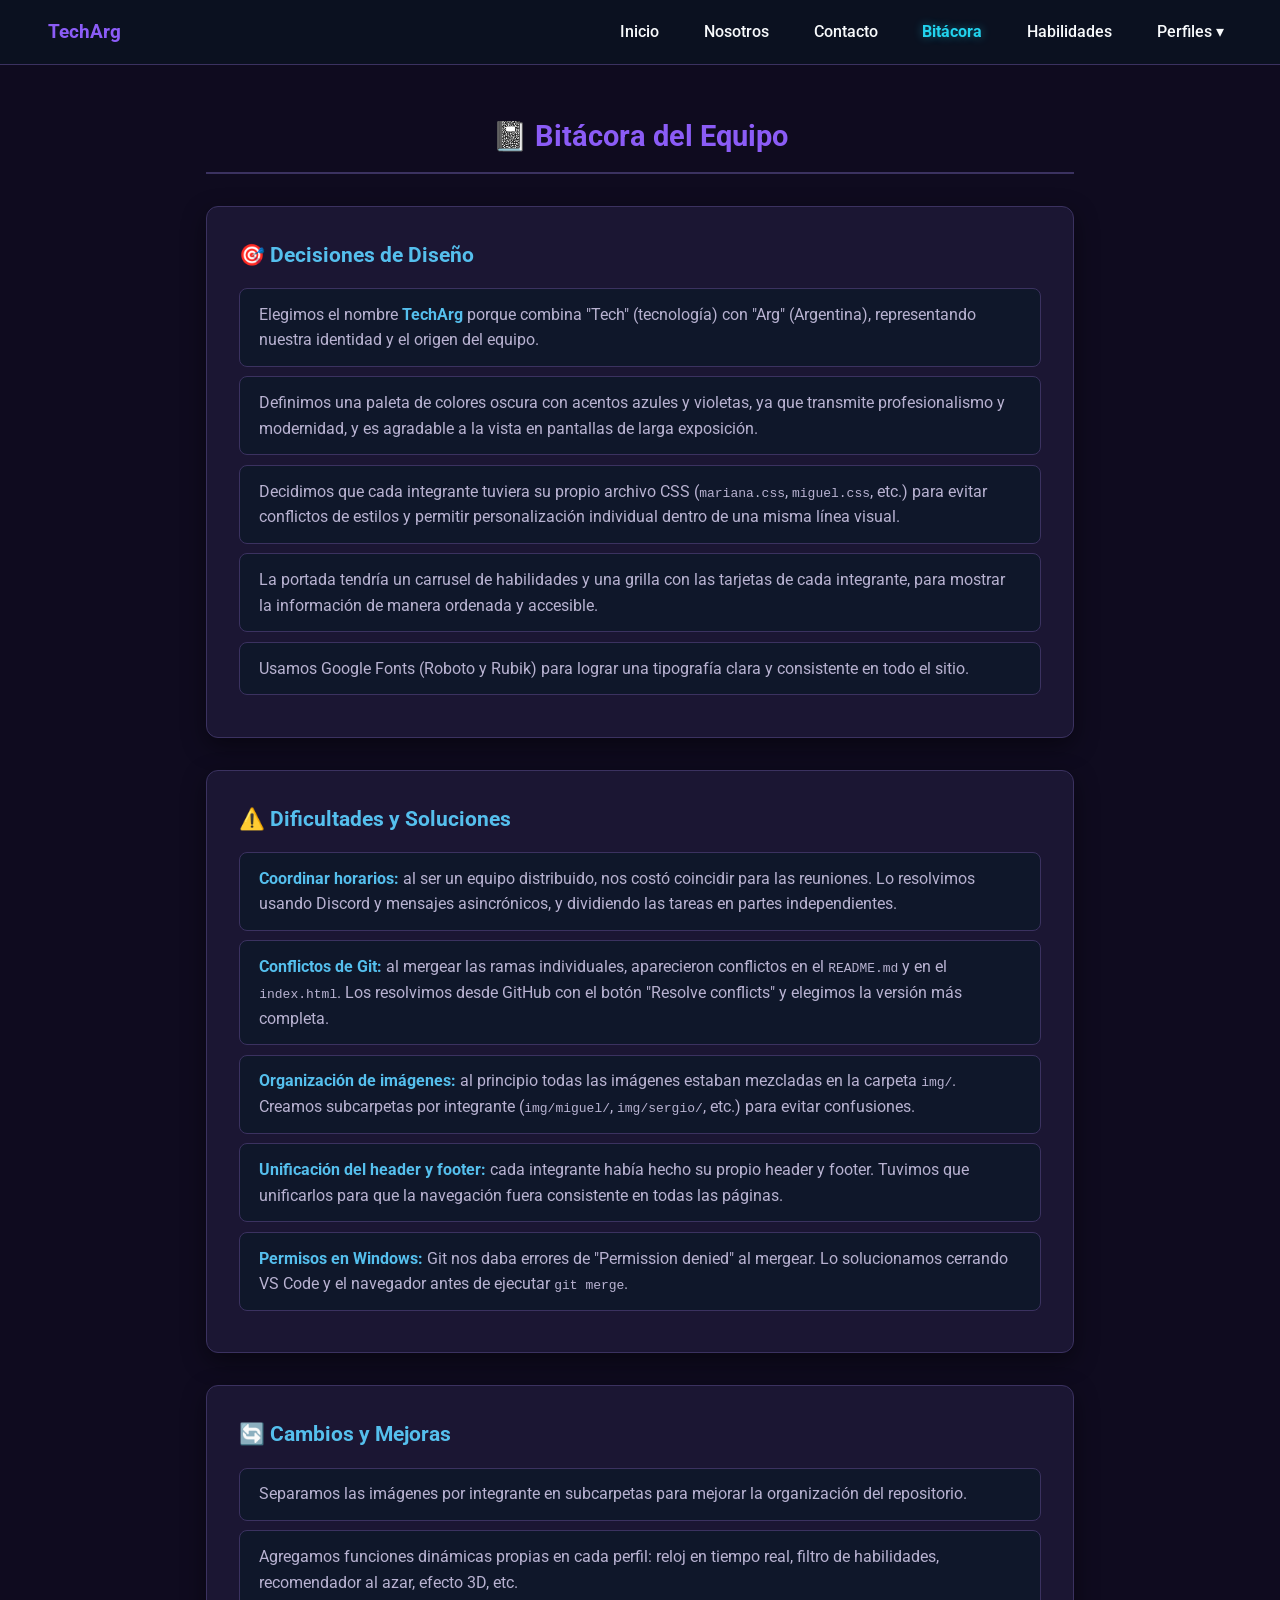
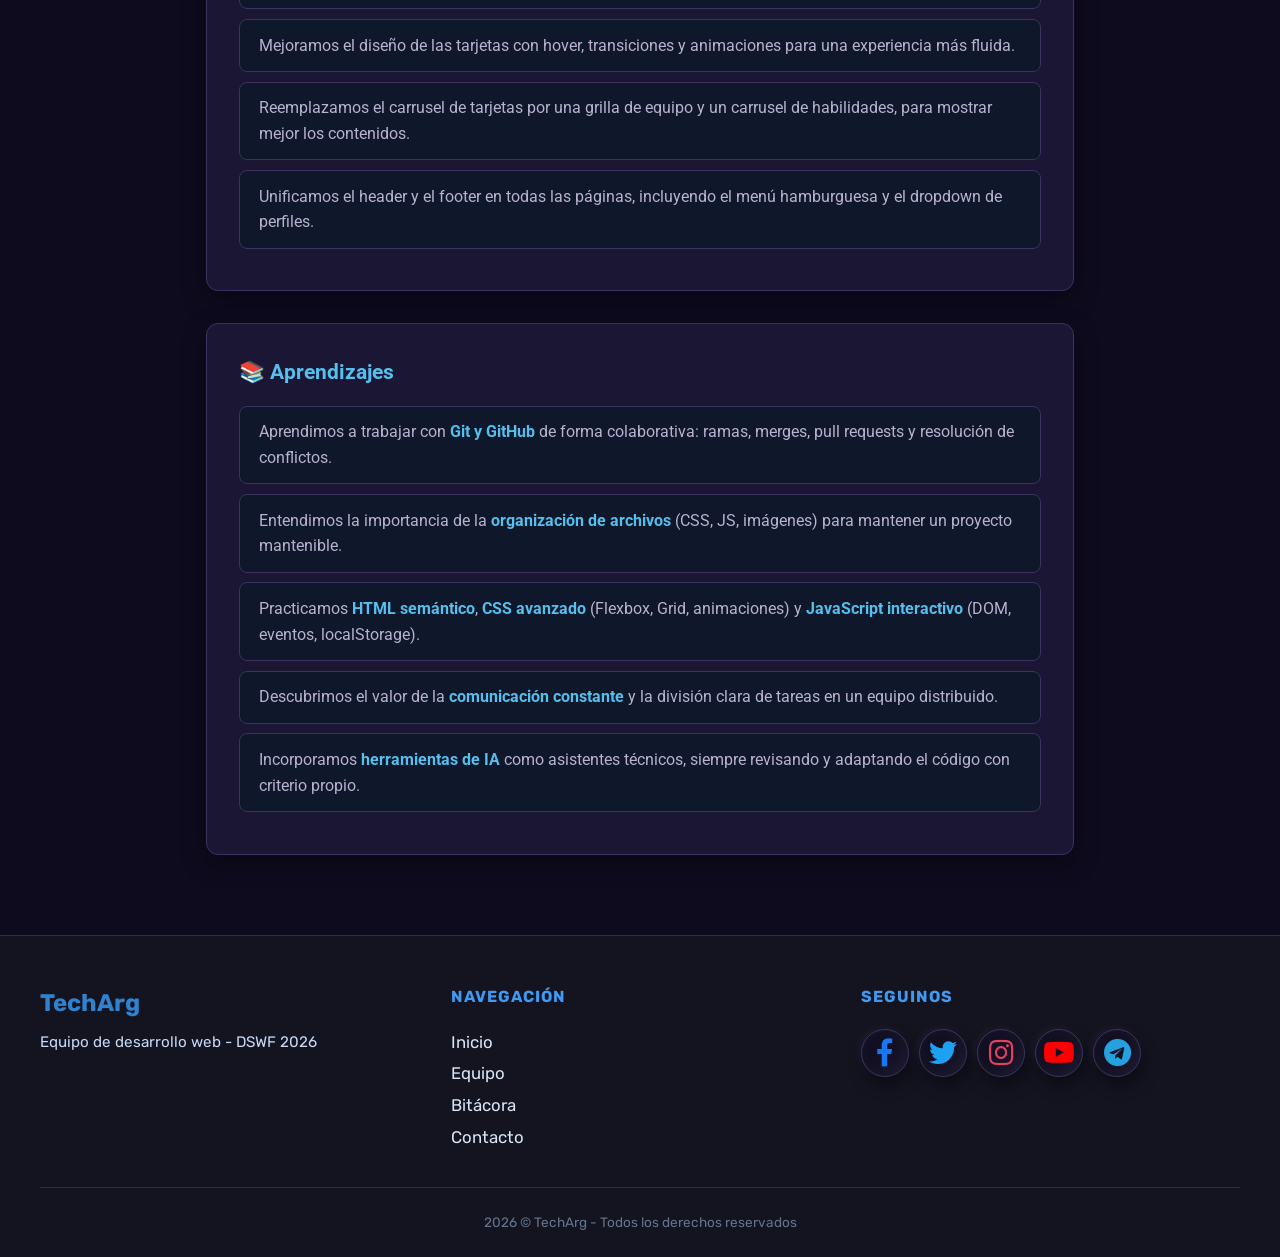
==== commit 74a0ebd9: "amplio bitacora y corrijo estilos del header y footer" ====
--- a/bitacora.html
+++ b/bitacora.html
@@ -15,6 +15,7 @@
       href="https://cdnjs.cloudflare.com/ajax/libs/font-awesome/5.15.4/css/all.min.css"
     />
     <link rel="stylesheet" href="css/styles.css" />
+    <link rel="shortcut icon" href="img/logoItfs.png" type="image/x-icon" />
   </head>
   <body>
     <!-- ENCABEZADO / NAVEGACIÓN -->
@@ -38,9 +39,9 @@
           <div class="dropdown-content">
             <a href="mariana.html">Mariana Sosa</a>
             <a href="miguel.html">Miguel Marcaida</a>
-            <a href="integrante3.html">Nombre 3</a>
-            <a href="integrante4.html">Nombre 4</a>
-            <a href="integrante5.html">Nombre 5</a>
+            <a href="carolina.html">Carolina Silva Cotto</a>
+            <a href="sergio.html">Sergio Cesar Barrientos</a>
+            <a href="karina.html">Karina Sanchez</a>
           </div>
         </div>
       </nav>
@@ -52,35 +53,125 @@
         <h2>📓 Bitácora del Equipo</h2>
 
         <div class="profile-container">
-          <h3>Decisiones</h3>
-          <ul class="profile-lista">
-            <li>Elegimos el nombre <strong>TechArg</strong> para el equipo.</li>
-            <li>Decidimos usar una paleta oscura con acentos azules.</li>
-            <li>
-              Cada integrante tendría su propio CSS para no mezclar estilos.
-            </li>
-            <li>
-              La portada tendría un carrusel con las tarjetas de cada perfil.
-            </li>
-          </ul>
-        </div>
-
-        <div class="profile-container">
-          <h3>Dificultades</h3>
-          <ul class="profile-lista">
-            <li>Coordinar los horarios de reunión del grupo.</li>
-            <li>Organizar las carpetas de imágenes para que no se mezclen.</li>
-            <li>Resolver conflictos de Git al mergear las ramas.</li>
-          </ul>
-        </div>
-
-        <div class="profile-container">
-          <h3>Cambios</h3>
-          <ul class="profile-lista">
-            <li>Separamos las imágenes por integrante en subcarpetas.</li>
-            <li>Agregamos funciones dinámicas extra en cada perfil.</li>
-            <li>
-              Mejoramos el diseño de las tarjetas con hover y transiciones.
+          <h3>🎯 Decisiones de Diseño</h3>
+          <ul class="profile-lista">
+            <li>
+              Elegimos el nombre <strong>TechArg</strong> porque combina "Tech"
+              (tecnología) con "Arg" (Argentina), representando nuestra
+              identidad y el origen del equipo.
+            </li>
+            <li>
+              Definimos una paleta de colores oscura con acentos azules y
+              violetas, ya que transmite profesionalismo y modernidad, y es
+              agradable a la vista en pantallas de larga exposición.
+            </li>
+            <li>
+              Decidimos que cada integrante tuviera su propio archivo CSS
+              (<code>mariana.css</code>, <code>miguel.css</code>, etc.) para
+              evitar conflictos de estilos y permitir personalización individual
+              dentro de una misma línea visual.
+            </li>
+            <li>
+              La portada tendría un carrusel de habilidades y una grilla con las
+              tarjetas de cada integrante, para mostrar la información de manera
+              ordenada y accesible.
+            </li>
+            <li>
+              Usamos Google Fonts (Roboto y Rubik) para lograr una tipografía
+              clara y consistente en todo el sitio.
+            </li>
+          </ul>
+        </div>
+
+        <div class="profile-container">
+          <h3>⚠️ Dificultades y Soluciones</h3>
+          <ul class="profile-lista">
+            <li>
+              <strong>Coordinar horarios:</strong> al ser un equipo distribuido,
+              nos costó coincidir para las reuniones. Lo resolvimos usando
+              Discord y mensajes asincrónicos, y dividiendo las tareas en partes
+              independientes.
+            </li>
+            <li>
+              <strong>Conflictos de Git:</strong> al mergear las ramas
+              individuales, aparecieron conflictos en el
+              <code>README.md</code> y en el <code>index.html</code>. Los
+              resolvimos desde GitHub con el botón "Resolve conflicts" y
+              elegimos la versión más completa.
+            </li>
+            <li>
+              <strong>Organización de imágenes:</strong> al principio todas las
+              imágenes estaban mezcladas en la carpeta <code>img/</code>.
+              Creamos subcarpetas por integrante (<code>img/miguel/</code>,
+              <code>img/sergio/</code>, etc.) para evitar confusiones.
+            </li>
+            <li>
+              <strong>Unificación del header y footer:</strong> cada integrante
+              había hecho su propio header y footer. Tuvimos que unificarlos
+              para que la navegación fuera consistente en todas las páginas.
+            </li>
+            <li>
+              <strong>Permisos en Windows:</strong> Git nos daba errores de
+              "Permission denied" al mergear. Lo solucionamos cerrando VS Code y
+              el navegador antes de ejecutar <code>git merge</code>.
+            </li>
+          </ul>
+        </div>
+
+        <div class="profile-container">
+          <h3>🔄 Cambios y Mejoras</h3>
+          <ul class="profile-lista">
+            <li>
+              Separamos las imágenes por integrante en subcarpetas para mejorar
+              la organización del repositorio.
+            </li>
+            <li>
+              Agregamos funciones dinámicas propias en cada perfil: reloj en
+              tiempo real, filtro de habilidades, recomendador al azar, efecto
+              3D, etc.
+            </li>
+            <li>
+              Mejoramos el diseño de las tarjetas con hover, transiciones y
+              animaciones para una experiencia más fluida.
+            </li>
+            <li>
+              Reemplazamos el carrusel de tarjetas por una grilla de equipo y un
+              carrusel de habilidades, para mostrar mejor los contenidos.
+            </li>
+            <li>
+              Unificamos el header y el footer en todas las páginas, incluyendo
+              el menú hamburguesa y el dropdown de perfiles.
+            </li>
+          </ul>
+        </div>
+
+        <div class="profile-container">
+          <h3>📚 Aprendizajes</h3>
+          <ul class="profile-lista">
+            <li>
+              Aprendimos a trabajar con <strong>Git y GitHub</strong> de forma
+              colaborativa: ramas, merges, pull requests y resolución de
+              conflictos.
+            </li>
+            <li>
+              Entendimos la importancia de la
+              <strong>organización de archivos</strong> (CSS, JS, imágenes) para
+              mantener un proyecto mantenible.
+            </li>
+            <li>
+              Practicamos <strong>HTML semántico</strong>,
+              <strong>CSS avanzado</strong> (Flexbox, Grid, animaciones) y
+              <strong>JavaScript interactivo</strong> (DOM, eventos,
+              localStorage).
+            </li>
+            <li>
+              Descubrimos el valor de la <strong>comunicación constante</strong>
+              y la división clara de tareas en un equipo distribuido.
+            </li>
+            <li>
+              Incorporamos <strong>herramientas de IA</strong> como asistentes
+              técnicos, siempre revisando y adaptando el código con criterio
+              propio.
             </li>
           </ul>
         </div>
@@ -111,11 +202,21 @@
         <div class="footer-col">
           <h4>Seguinos</h4>
           <div class="footer-socials">
-            <a href="#" title="Facebook"><i class="fab fa-facebook-f"></i></a>
-            <a href="#" title="Twitter"><i class="fab fa-twitter"></i></a>
-            <a href="#" title="Instagram"><i class="fab fa-instagram"></i></a>
-            <a href="#" title="YouTube"><i class="fab fa-youtube"></i></a>
-            <a href="#" title="Telegram"><i class="fab fa-telegram"></i></a>
+            <a href="#" class="socials-item" title="Facebook"
+              ><i class="fab fa-facebook-f facebook"></i
+            ></a>
+            <a href="#" class="socials-item" title="Twitter"
+              ><i class="fab fa-twitter twitter"></i
+            ></a>
+            <a href="#" class="socials-item" title="Instagram"
+              ><i class="fab fa-instagram instagram"></i
+            ></a>
+            <a href="#" class="socials-item" title="YouTube"
+              ><i class="fab fa-youtube youtube"></i
+            ></a>
+            <a href="#" class="socials-item" title="Telegram"
+              ><i class="fab fa-telegram telegram"></i
+            ></a>
           </div>
         </div>
       </div>
--- a/css/styles.css
+++ b/css/styles.css
@@ -1,15 +1,27 @@
 /* ===================================================
-   1. VARIABLES GLOBALES Y RESET (Paleta Oscura Fija)
+   1. VARIABLES GLOBALES Y RESET
    =================================================== */
+
 :root {
-  --primary-color: #3182ce;
-  --primary-hover: #2b6cb0;
-  --bg-color: #0f172a;
-  --card-bg: #1e293b;
+  --primary-color: #8b5cf6;
+  --primary-hover: #7c3aed;
+
+  --secondary-color: #22d3ee;
+  --secondary-hover: #06b6d4;
+
+  --bg-color: #0f0b1f;
+  --card-bg: #1b1633;
+  --header-bg: #100c20;
+
   --text-color: #f8fafc;
-  --text-muted: #94a3b8;
-  --border-color: #334155;
-  --shadow: 0 4px 12px rgba(0, 0, 0, 0.4);
+  --text-muted: #b8b2d1;
+
+  --border-color: #3b3260;
+
+  --gradient-tech: linear-gradient(135deg, #7c3aed, #8b5cf6, #22d3ee);
+
+  --shadow: 0 8px 25px rgba(0, 0, 0, 0.45);
+
   --font-main: "Roboto", sans-serif;
 }
 
@@ -17,6 +29,17 @@
   box-sizing: border-box;
   margin: 0;
   padding: 0;
+}
+
+html {
+    scroll-behavior: smooth;
+}
+
+
+img {
+  max-width: 100%;
+  height: auto;
+  display: block;
 }
 
 body {
@@ -24,6 +47,7 @@
   background-color: var(--bg-color);
   color: var(--text-color);
   line-height: 1.6;
+  overflow-x: hidden;
 }
 
 .container {
@@ -31,13 +55,15 @@
 }
 
 /* ===================================================
-   2. HEADER Y NAVEGACIÓN (Mobile-First)
+   2. HEADER Y NAVEGACIÓN
    =================================================== */
+
 .header {
   background-color: #0b1120;
-  padding: 1rem;
-  display: flex;
-  flex-direction: column;
+  padding: 0.8rem 1rem;
+  display: flex;
+  flex-wrap: wrap;
+  justify-content: space-between;
   align-items: center;
   gap: 0.8rem;
   border-bottom: 1px solid var(--border-color);
@@ -45,19 +71,42 @@
 }
 
 .logo {
+  display: flex;
+  align-items: center;
   font-weight: 700;
   font-size: 1.2rem;
   color: var(--primary-color);
 }
 
+/* Botón hamburguesa (solo mobile) */
+.menu-toggle {
+  background: none;
+  border: 1px solid var(--border-color);
+  border-radius: 8px;
+  color: var(--text-color);
+  font-size: 1.3rem;
+  width: 44px;
+  height: 44px;
+  cursor: pointer;
+  transition: color 0.2s, border-color 0.2s;
+}
+
+.menu-toggle:hover {
+  color: var(--secondary-color);
+  border-color: var(--secondary-color);
+}
+
+/* Menú: oculto en mobile hasta que se abre */
 .nav {
-  display: flex;
-  flex-direction: row;
-  justify-content: center;
+  display: none;
+  flex-direction: column;
   align-items: center;
-  flex-wrap: wrap;
-  gap: 0.8rem;
+  gap: 0.6rem;
   width: 100%;
+}
+
+.nav.open {
+  display: flex;
 }
 
 .nav a,
@@ -65,18 +114,19 @@
   text-decoration: none;
   color: var(--text-color);
   font-weight: 500;
-  transition: color 0.2s;
+  transition: color 0.2s, text-shadow 0.2s;
   padding: 0.2rem 0.5rem;
 }
 
 .nav a:hover,
 .nav a.active,
 .dropdown:hover .dropdown-btn {
-  color: rgb(95, 239, 250);
+  color: var(--secondary-color);
   font-weight: 700;
-}
-
-/* --- Menú Desplegable (Dropdown) --- */
+  text-shadow: 0 0 10px rgba(34, 211, 238, 0.45);
+}
+
+/* Menú desplegable */
 .dropdown {
   position: relative;
   display: inline-block;
@@ -100,7 +150,7 @@
   min-width: 180px;
   box-shadow: var(--shadow);
   border: 1px solid var(--border-color);
-  border-radius: 6px;
+  border-radius: 8px;
   z-index: 1000;
   overflow: hidden;
 }
@@ -113,13 +163,11 @@
   font-size: 0.95rem;
   text-align: left;
   white-space: nowrap;
-  transition:
-    background 0.2s,
-    color 0.2s;
+  transition: background 0.2s, color 0.2s;
 }
 
 .dropdown-content a:hover {
-  background-color: var(--primary-color);
+  background: var(--gradient-tech);
   color: #ffffff;
 }
 
@@ -129,84 +177,12 @@
 }
 
 /* ===================================================
-   MENÚ HAMBURGUESA (MOBILE)
+   3. HERO Y TÍTULOS DE SECCIÓN
    =================================================== */
 
-.menu-toggle {
-  display: none;
-  background: none;
-  border: none;
-  color: var(--text-color);
-  font-size: 1.5rem;
-  cursor: pointer;
-  padding: 0.5rem;
-  transition: color 0.3s ease;
-}
-
-.menu-toggle:hover {
-  color: var(--primary-color);
-}
-
-/* En mobile, el menú se oculta por defecto */
-@media (max-width: 899px) {
-  .menu-toggle {
-    display: block;
-    position: absolute;
-    top: 1rem;
-    right: 1rem;
-  }
-
-  .nav {
-    display: none;
-    flex-direction: column;
-    position: absolute;
-    top: 100%;
-    left: 0;
-    width: 100%;
-    background-color: #0b1120;
-    padding: 1rem;
-    gap: 0.5rem;
-    box-shadow: 0 4px 12px rgba(0, 0, 0, 0.4);
-    z-index: 999;
-  }
-
-  .nav.open {
-    display: flex;
-  }
-
-  .nav a {
-    padding: 0.6rem 1rem;
-    width: 100%;
-    text-align: center;
-  }
-
-  .dropdown-content {
-    position: static;
-    transform: none;
-    box-shadow: none;
-    border: none;
-    background-color: transparent;
-    width: 100%;
-  }
-
-  .dropdown-content a {
-    text-align: center;
-    padding: 0.5rem;
-  }
-}
-
-/* ===================================================
-   3. HERO BANNER Y SECCIONES GENERALEZ
-   =================================================== */
 .hero-banner {
-  min-height: 100vh;
-  display: flex;
-  flex-direction: column;
-  justify-content: center;
-  align-items: center;
-
   background:
-    linear-gradient(rgba(15, 23, 42, 0.7), rgba(15, 23, 42, 0.75)),
+    linear-gradient(rgba(15, 23, 42, 0.5), rgba(15, 23, 42, 0.65)),
     url("https://images.unsplash.com/photo-1522071820081-009f0129c71c?auto=format&fit=crop&w=1350&q=80")
       center/cover no-repeat;
   color: var(--text-color);
@@ -214,21 +190,37 @@
   text-align: center;
 }
 
-.hero-content h1 {
-  font-size: 2rem;
+.hero-logo {
+  width: 120px;
+  margin: 0 auto 1rem;
+}
+
+.saludo {
+  font-size: 1.1rem;
+  color: var(--text-muted);
+  margin-bottom: 0.5rem;
+}
+
+.hero-title {
+  font-size: 2.2rem;
   margin-bottom: 0.5rem;
   color: #1a9dd5;
 }
 
-.hero-content .subtitle {
-  font-size: 1.3rem;
-  color: var(--text-muted);
-  margin-bottom: 0.5rem;
-}
-
-.hero-content .proposito {
-  font-size: 1.1rem;
+.hero-subtitle {
+  font-size: 1.2rem;
   color: #dbe2ea;
+  margin-bottom: 1rem;
+}
+
+.hero-badge {
+  display: inline-block;
+  padding: 0.4rem 1rem;
+  border: 1px solid var(--secondary-color);
+  border-radius: 999px;
+  color: var(--secondary-color);
+  font-size: 0.95rem;
+  font-weight: 500;
 }
 
 .section-title {
@@ -237,65 +229,59 @@
 }
 
 .section-title h2 {
-  color: var(--primary-color);
-  font-size: 1.8rem;
+  background: linear-gradient(90deg, #a78bfa, #22d3ee);
+  background-clip: text;
+  -webkit-background-clip: text;
+  -webkit-text-fill-color: transparent;
+  font-size: 2rem;
+  font-weight: 700;
 }
 
 .section-title p {
+  margin-top: 10px;
   color: var(--text-muted);
 }
 
+.section-subtitle {
+  display: block;
+  color: var(--secondary-color);
+  font-size: 0.85rem;
+  letter-spacing: 2px;
+  margin-bottom: 0.3rem;
+}
+
 /* ===================================================
-   4. CARRUSEL Y TARJETAS DE EQUIPO
+   4. TARJETAS DE EQUIPO
    =================================================== */
-.carousel-container {
-  position: relative;
-  max-width: 800px;
+.team-section{
+    padding-bottom: 70px;
+}
+
+.team-grid {
+  display: grid;
+  grid-template-columns: repeat(auto-fit, minmax(240px, 1fr));
+  gap: 30px;
+  max-width: 1200px;
   margin: 0 auto;
-  display: flex;
-  align-items: center;
-}
-
-.carousel-track-container {
-  overflow: hidden;
-  width: 100%;
-  border-radius: 8px;
-}
-
-.carousel-track {
-  display: flex;
-  transition: transform 0.4s ease-in-out;
-  list-style: none;
-}
-
-.carousel-slide {
-  min-width: 100%;
-  padding: 1rem;
-}
-
-.carousel-btn {
-  background-color: var(--primary-color);
-  color: white;
-  border: none;
-  font-size: 1.5rem;
-  padding: 0.5rem 1rem;
-  cursor: pointer;
-  border-radius: 50%;
-  z-index: 10;
-  transition: background-color 0.2s;
-}
-
-.carousel-btn:hover {
-  background-color: var(--primary-hover);
+  padding: 0 20px;
 }
 
 .card {
-  background-color: var(--card-bg);
-  border: 1px solid var(--border-color);
-  border-radius: 8px;
+  background: linear-gradient(145deg, #211a3d, #17152b);
+  border: 1px solid rgba(139, 92, 246, 0.35);
+  border-radius: 12px;
   padding: 2rem;
   text-align: center;
   box-shadow: var(--shadow);
+  transition: transform 0.3s ease, border-color 0.3s ease, box-shadow 0.3s ease;
+}
+
+.card:hover {
+  transform: translateY(-5px);
+  border-color: var(--secondary-color);
+  box-shadow:
+    0 10px 30px rgba(124, 58, 237, 0.25),
+    0 0 20px rgba(34, 211, 238, 0.12);
 }
 
 .card-img {
@@ -304,13 +290,19 @@
   border-radius: 50%;
   margin: 0 auto 1rem;
   object-fit: cover;
-  border: 3px solid var(--primary-color);
+  border: 3px solid #8b5cf6;
+  box-shadow:
+    0 0 0 3px rgba(34, 211, 238, 0.25),
+    0 0 20px rgba(139, 92, 246, 0.25);
 }
 
 .card h3 {
   font-size: 1.3rem;
   margin-bottom: 0.25rem;
-  color: #55bfed;
+  background: linear-gradient(90deg, #a78bfa, #22d3ee);
+  background-clip: text;
+  -webkit-background-clip: text;
+  -webkit-text-fill-color: transparent;
 }
 
 .card .role {
@@ -335,70 +327,220 @@
   width: 100%;
 }
 
+/* Botones */
 .btn,
 .btn-profile,
 .btn-github {
   padding: 0.5rem 1rem;
-  border-radius: 6px;
+  border-radius: 7px;
   text-decoration: none;
-  font-weight: 500;
+  font-weight: 600;
   cursor: pointer;
   border: none;
-  transition: background-color 0.2s;
+  transition: background 0.3s ease, transform 0.3s ease, box-shadow 0.3s ease;
 }
 
 .btn,
 .btn-profile {
-  background-color: var(--primary-hover);
+  background: var(--gradient-tech);
   color: white;
 }
 
+.btn:hover,
 .btn-profile:hover {
-  background-color: rgb(110, 193, 235);
+  transform: translateY(-2px);
+  box-shadow:
+    0 5px 15px rgba(139, 92, 246, 0.4),
+    0 0 15px rgba(34, 211, 238, 0.2);
 }
 
 .btn-github {
-  background-color: #415a74;
+  background-color: #27213f;
   color: white;
+  border: 1px solid #403663;
 }
 
 .btn-github:hover {
-  background-color: #1a9dd5;
+  background: linear-gradient(135deg, #7c3aed, #22d3ee);
+  border-color: transparent;
 }
 
 /* ===================================================
-   5. SECCIÓN DE SERVICIOS
+   5. HABILIDADES - CARRUSEL
    =================================================== */
+
 .services-section {
-  background-color: #0b1120;
-  padding: 3rem 1rem;
-  margin-top: 3rem;
-}
-
-.services-grid {
-  display: grid;
-  grid-template-columns: 1fr;
-  gap: 1.5rem;
-}
-
-.service-box {
-  background-color: var(--card-bg);
+  width: 100%;
+  padding: 50px 15px 60px;
+  background: #0f172a;
+  overflow: hidden;
+}
+
+.skills-carousel {
+  position: relative;
+  display: flex;
+  align-items: center;
+  gap: 10px;
+  max-width: 1200px;
+  margin: 0 auto;
+}
+
+/* Ventana visible */
+.skills-viewport {
+  flex: 1;
+  min-width: 0;
+  overflow: hidden;
+  padding: 10px 0;
+}
+
+/* Pista que se desplaza */
+.skills-track {
+  display: flex;
+  gap: 25px;
+  will-change: transform;
+}
+
+/* Tarjeta: 3 por vista en escritorio */
+.skill-card {
+  flex: 0 0 calc((100% - 50px) / 3);
+  background: var(--card-bg);
   border: 1px solid var(--border-color);
-  padding: 1.5rem;
-  border-radius: 8px;
+  border-radius: 16px;
+  overflow: hidden;
   box-shadow: var(--shadow);
+  transition: border-color 0.3s ease, box-shadow 0.3s ease;
+}
+
+.skill-card:hover {
+  border-color: var(--secondary-color);
+  box-shadow:
+    0 10px 30px rgba(124, 58, 237, 0.25),
+    0 0 20px rgba(34, 211, 238, 0.12);
+}
+
+.skill-image {
+  height: 200px;
+  background: #0b1120;
+}
+
+.skill-image img {
+  width: 100%;
+  height: 100%;
+  object-fit: cover;
+}
+
+.skill-content {
+  padding: 1.2rem 1.4rem 1.5rem;
+}
+
+.skill-number {
+  display: inline-block;
+  color: var(--secondary-color);
+  font-weight: 700;
+  font-size: 0.9rem;
+  margin-bottom: 0.3rem;
+}
+
+.skill-content h3 {
+  color: #67e8f9;
+  font-size: 1.25rem;
+  margin-bottom: 0.5rem;
+}
+
+.skill-content p {
+  color: var(--text-muted);
+  font-size: 0.95rem;
+}
+
+/* Flechas */
+.carousel-button {
+  flex-shrink: 0;
+  width: 44px;
+  height: 44px;
+  border-radius: 50%;
+  border: 1px solid var(--border-color);
+  background: var(--card-bg);
+  color: var(--text-color);
+  font-size: 1.1rem;
+  cursor: pointer;
+  transition: background 0.3s ease, border-color 0.3s ease, transform 0.3s ease;
+}
+
+.carousel-button:hover {
+  background: var(--gradient-tech);
+  border-color: transparent;
+  transform: scale(1.08);
+}
+
+/* Indicadores */
+.carousel-footer {
+  margin-top: 1.5rem;
   text-align: center;
+}
+
+.carousel-dots {
+  display: flex;
+  justify-content: center;
+  flex-wrap: wrap;
+  gap: 8px;
+  margin-bottom: 0.8rem;
+}
+
+.carousel-dot {
+  width: 10px;
+  height: 10px;
+  border-radius: 50%;
+  border: none;
+  background: var(--border-color);
+  cursor: pointer;
+  transition: background 0.3s ease, transform 0.3s ease;
+}
+
+.carousel-dot.active {
+  background: var(--secondary-color);
+  transform: scale(1.3);
+}
+
+.carousel-footer p {
+  color: var(--text-muted);
+  font-size: 0.9rem;
+}
+
+/* Tablet: 2 por vista */
+@media (max-width: 900px) {
+  .skill-card {
+    flex-basis: calc((100% - 25px) / 2);
+  }
+}
+
+/* Celular: 1 por vista */
+@media (max-width: 600px) {
+  .skill-card {
+    flex-basis: 100%;
+  }
+
+  .skill-image {
+    height: 170px;
+  }
+
+  .carousel-button {
+    width: 36px;
+    height: 36px;
+    font-size: 0.95rem;
+  }
 }
 
 /* ===================================================
    6. FORMULARIO DE CONTACTO
    =================================================== */
+
 .contact-section {
-  padding: 3rem 1rem;
   display: flex;
   justify-content: center;
   align-items: center;
   width: 100%;
+      min-height: 100vh;
+    box-sizing: border-box;
 }
 
 .contact-container {
@@ -414,7 +556,7 @@
 }
 
 .contact-info {
-  background-color: #105494;
+  background: linear-gradient(145deg, #6d28d9, #7c3aed, #0891b2);
   color: #ffffff;
   padding: 2rem;
   display: flex;
@@ -441,12 +583,6 @@
   gap: 1rem;
 }
 
-.contact-form h2 {
-  color: var(--text-color);
-  font-size: 1.2rem;
-  margin-bottom: 0.5rem;
-}
-
 .form-group {
   display: flex;
   flex-direction: column;
@@ -454,8 +590,8 @@
 }
 
 .form-group label {
-  color: rgb(87, 202, 251);
-  font-size: 1.3rem;
+  color: #67e8f9;
+  font-size: 1.1rem;
   font-weight: 500;
 }
 
@@ -469,16 +605,17 @@
   font-size: 0.95rem;
   font-family: inherit;
   outline: none;
-  transition: border-color 0.2s;
+  transition: border-color 0.2s, box-shadow 0.2s;
 }
 
 .form-group input:focus,
 .form-group textarea:focus {
-  border-bottom-color: var(--primary-color);
+  border-bottom-color: var(--secondary-color);
+  box-shadow: 0 1px 0 var(--secondary-color);
 }
 
 .btn-submit {
-  background-color: var(--primary-color);
+  background: var(--gradient-tech);
   color: white;
   border: none;
   padding: 0.7rem 1.4rem;
@@ -487,81 +624,41 @@
   cursor: pointer;
   margin-top: 0.8rem;
   align-self: flex-start;
-  transition: background-color 0.2s;
+  transition: transform 0.3s ease, box-shadow 0.3s ease;
 }
 
 .btn-submit:hover {
-  background-color: rgb(161, 194, 248);
-  color: #070a13;
+  transform: translateY(-2px);
+  box-shadow:
+    0 5px 20px rgba(139, 92, 246, 0.45),
+    0 0 15px rgba(34, 211, 238, 0.2);
 }
 
 /* ===================================================
-   7. FOOTER Y BOTONES NEUMÓRFICOS
+   7. REDES SOCIALES (BOTONES NEUMÓRFICOS)
    =================================================== */
-.footer-bottom {
-  width: 100%;
-  background-color: #141421;
-  border-top: 1px solid #2e2e4c;
-  padding: 20px 0;
-  color: #40d3f1;
-  font-family: "Rubik", sans-serif;
-  font-size: 20px;
-}
-
-/* .footer-container {
-  max-width: 1200px;
-  margin: 0 auto;
-  padding: 0 20px;
-  display: flex;
-  justify-content: space-between;
-  align-items: center;
-  flex-wrap: wrap;
-  gap: 20px;
-} */
-
-.footer-col {
-  display: flex;
-  align-items: start;
-}
-
-.footer-info a,
-.footer-nav a {
-  color: #40d3f1;
-  text-decoration: none;
-  transition: color 0.3s ease;
-}
-
-.footer-info a:hover,
-.footer-nav a:hover {
-  color: #ffffff;
-}
-
-.footer-nav ul {
-  list-style: none;
-  padding: 0;
-  margin: 0;
-  display: flex;
-  gap: 25px;
-}
-
-.footer-socials {
-  display: flex;
-  gap: 10px;
-}
-
-a.socials-item {
+
+.facebook  { color: #1877f2; }
+.github    { color: #ffffff; }
+.instagram { color: #e4405f; }
+.linkedin  { color: #479aed; }
+.youtube   { color: #ff0000; }
+.telegram  { color: #24a1de; }
+.twitter   { color: #1da1f2; }
+
+.socials-item {
   display: inline-flex;
   align-items: center;
   justify-content: center;
   width: 48px;
   height: 48px;
   border-radius: 50%;
-  background-color: #141421;
-  border: 1px solid #2e2e4c;
+  background: linear-gradient(145deg, #1b1633, #141126);
+  border: 1px solid #3b3260;
   text-decoration: none;
   box-shadow:
     3px 9px 16px rgba(0, 0, 0, 0.4),
-    -3px -3px 10px rgba(255, 255, 255, 0.06),
+    -3px -3px 10px rgba(255, 255, 255, 0.04),
     inset 14px 14px 26px rgba(0, 0, 0, 0.3),
     inset -3px -3px 15px rgba(255, 255, 255, 0.05);
   transition: all 0.3s cubic-bezier(0.25, 0.8, 0.25, 1);
@@ -572,141 +669,25 @@
   line-height: 1;
 }
 
-/* Colores de marca redes sociales */
-.facebook {
-  color: #1877f2;
-}
-.github {
-  color: #ffffff;
-}
-.instagram {
-  color: #e4405f;
-}
-.linkedin {
-  color: #479aed;
-}
-.youtube {
-  color: #ff0000;
-}
-.telegram {
-  color: #24a1de;
-}
-.twitter {
-  color: #1da1f2;
-}
-
-/* Hover global y brillo neón */
 a.socials-item:hover {
   transform: translateY(-3px);
-  box-shadow: 0 0px 20px rgba(1, 74, 84, 0.7);
+  box-shadow: 0 0 20px rgba(1, 74, 84, 0.7);
   border-color: rgba(6, 255, 251, 0.61);
   background: linear-gradient(
     to right,
-    rgba(233, 236, 237, 0.13),
+    rgba(52, 57, 219, 0.13),
     #010607b5,
     rgba(255, 0, 94, 0.14)
   );
 }
 
-a.socials-item:hover .facebook {
-  filter: drop-shadow(0 0 8px #1877f2);
-}
-a.socials-item:hover .github {
-  filter: drop-shadow(0 0 8px #ffffff);
-}
-a.socials-item:hover .instagram {
-  filter: drop-shadow(0 0 8px #e4405f);
-}
-a.socials-item:hover .linkedin {
-  filter: drop-shadow(0 0 8px #0a66c2);
-}
+a.socials-item:hover .facebook  { filter: drop-shadow(0 0 8px #1877f2); }
+a.socials-item:hover .github    { filter: drop-shadow(0 0 8px #ffffff); }
+a.socials-item:hover .instagram { filter: drop-shadow(0 0 8px #e4405f); }
+a.socials-item:hover .linkedin  { filter: drop-shadow(0 0 8px #0a66c2); }
 
 /* ===================================================
-   8. MEDIA QUERIES (BREAKPOINTS)
-   =================================================== */
-
-/* Ajustes Footer Móvil */
-@media (max-width: 768px) {
-  /* .footer-container {
-    flex-direction: column;
-    text-align: center;
-  }
-  .footer-nav ul {
-    flex-direction: column;
-    gap: 10px;
-  } */
-  .footer-copy {
-    text-align: center;
-  }
-}
-
-/* Breakpoint 1: 400px en adelante */
-@media (min-width: 400px) {
-  .header {
-    padding: 1rem 1.5rem;
-  }
-  .logo {
-    font-size: 1.4rem;
-  }
-  .nav {
-    gap: 1rem;
-  }
-  .hero-content h1 {
-    font-size: 2.5rem;
-  }
-  .hero-content .subtitle {
-    font-size: 1.5rem;
-  }
-}
-
-/* Breakpoint 2: 900px en adelante */
-@media (min-width: 900px) {
-  .header {
-    flex-direction: row;
-    justify-content: space-between;
-    align-items: center;
-    padding: 1rem 2rem;
-  }
-  .nav {
-    width: auto;
-    justify-content: flex-end;
-    gap: 1.2rem;
-  }
-  .dropdown-content {
-    left: auto;
-    right: 0;
-    transform: none;
-  }
-  .services-grid {
-    grid-template-columns: repeat(3, 1fr);
-  }
-  .carousel-slide {
-    min-width: 50%;
-  }
-  .contact-container {
-    grid-template-columns: 1fr 1.3fr;
-  }
-}
-
-/* Breakpoint 3: 1200px en adelante */
-@media (min-width: 1200px) {
-  .container {
-    max-width: 1200px;
-    margin: 0 auto;
-  }
-  .header {
-    padding: 1rem 3rem;
-  }
-  .nav {
-    gap: 1.8rem;
-  }
-  .hero-content h1 {
-    font-size: 3rem;
-  }
-}
-
-/* ===================================================
-   9. SECCIONES DE PERFIL Y BITÁCORA
+   8. PERFIL Y BITÁCORA
    =================================================== */
 
 .profile-section {
@@ -722,9 +703,7 @@
   padding: 2rem;
   margin-bottom: 2rem;
   box-shadow: var(--shadow);
-  transition:
-    border-color 0.3s ease,
-    box-shadow 0.3s ease;
+  transition: border-color 0.3s ease, box-shadow 0.3s ease;
 }
 
 .profile-container:hover {
@@ -749,8 +728,6 @@
 
 .profile-lista {
   list-style: none;
-  padding: 0;
-  margin: 0;
 }
 
 .profile-lista li {
@@ -760,9 +737,7 @@
   padding: 0.8rem 1.2rem;
   margin-bottom: 0.6rem;
   color: var(--text-muted);
-  transition:
-    border-color 0.3s ease,
-    color 0.3s ease;
+  transition: border-color 0.3s ease, color 0.3s ease;
 }
 
 .profile-lista li:hover {
@@ -775,7 +750,7 @@
 }
 
 /* ===================================================
-   10. FOOTER NUEVO
+   9. FOOTER
    =================================================== */
 
 .footer {
@@ -808,7 +783,7 @@
 }
 
 .footer-col h4 {
-  color: #f8fafc;
+  color: #4299f1;
   font-size: 1rem;
   margin-bottom: 1.2rem;
   text-transform: uppercase;
@@ -816,14 +791,12 @@
 }
 
 .footer-col p {
-  color: #94a3b8;
-  font-size: 0.9rem;
+  color: #c5d9f6;
+  font-size: 0.95rem;
 }
 
 .footer-col ul {
   list-style: none;
-  padding: 0;
-  margin: 0;
 }
 
 .footer-col ul li {
@@ -831,9 +804,9 @@
 }
 
 .footer-col ul li a {
-  color: #94a3b8;
+  color: #d9e5f6;
   text-decoration: none;
-  font-size: 0.9rem;
+  font-size: 1.05rem;
   transition: color 0.3s ease;
 }
 
@@ -843,19 +816,8 @@
 
 .footer-socials {
   display: flex;
-  gap: 1rem;
-}
-
-.footer-socials a {
-  color: #94a3b8;
-  font-size: 1.5rem;
-  transition: all 0.3s ease;
-}
-
-.footer-socials a:hover {
-  color: #38bdf8;
-  transform: translateY(-3px);
-  filter: drop-shadow(0 0 8px rgba(56, 189, 248, 0.5));
+  flex-wrap: wrap;
+  gap: 10px;
 }
 
 .footer-copy {
@@ -865,9 +827,128 @@
   font-size: 0.85rem;
 }
 
+
+
+
+
+
+.btn-arriba {
+    position: fixed;
+    bottom: 25px;
+    right: 25px;
+
+    width: 50px;
+    height: 50px;
+
+    border: 1px solid #5a5a8a;
+    border-radius: 50%;
+
+    background-color: #2e2e4c;
+    color: #ffffff;
+
+    font-size: 28px;
+    font-weight: bold;
+
+    cursor: pointer;
+
+    display: flex;
+    align-items: center;
+    justify-content: center;
+
+    opacity: 0;
+    visibility: hidden;
+
+    transition: all 0.3s ease;
+
+    z-index: 1000;
+}
+
+.btn-arriba:hover {
+    background-color: #44446b;
+    border-color: #7777b5;
+    transform: translateY(-5px);
+}
+
+.btn-arriba.mostrar {
+    opacity: 1;
+    visibility: visible;
+}
+/* ===================================================
+   10. MEDIA QUERIES
+   =================================================== */
+
+@media (min-width: 400px) {
+  .header {
+    padding: 0.8rem 1.5rem;
+  }
+
+  .hero-title {
+    font-size: 2.6rem;
+  }
+}
+
 @media (min-width: 900px) {
+  .header {
+    flex-wrap: nowrap;
+    padding: 1rem 2rem;
+  }
+
+  /* En escritorio se oculta la hamburguesa y el menú siempre se ve */
+  .menu-toggle {
+    display: none;
+  }
+
+  .nav {
+    display: flex;
+    flex-direction: row;
+    flex-wrap: wrap;
+    justify-content: flex-end;
+    width: auto;
+    gap: 1.2rem;
+  }
+
+  .dropdown-content {
+    left: auto;
+    right: 0;
+    transform: none;
+  }
+
+  .team-grid {
+    grid-template-columns: repeat(3, 1fr);
+  }
+
+  .contact-container {
+    grid-template-columns: 1fr 1.3fr;
+  }
+
   .footer-container {
     grid-template-columns: 1fr 1fr 1fr;
     align-items: start;
   }
 }
+
+@media (min-width: 1200px) {
+  .container {
+    max-width: 1200px;
+    margin: 0 auto;
+  }
+
+  .header {
+    padding: 1rem 3rem;
+  }
+
+  .nav {
+    gap: 1.8rem;
+  }
+
+  .hero-title {
+    font-size: 3rem;
+  }
+}
+
+/* Respeta a quienes prefieren menos movimiento */
+@media (prefers-reduced-motion: reduce) {
+  .skills-track {
+    transition: none !important;
+  }
+}
